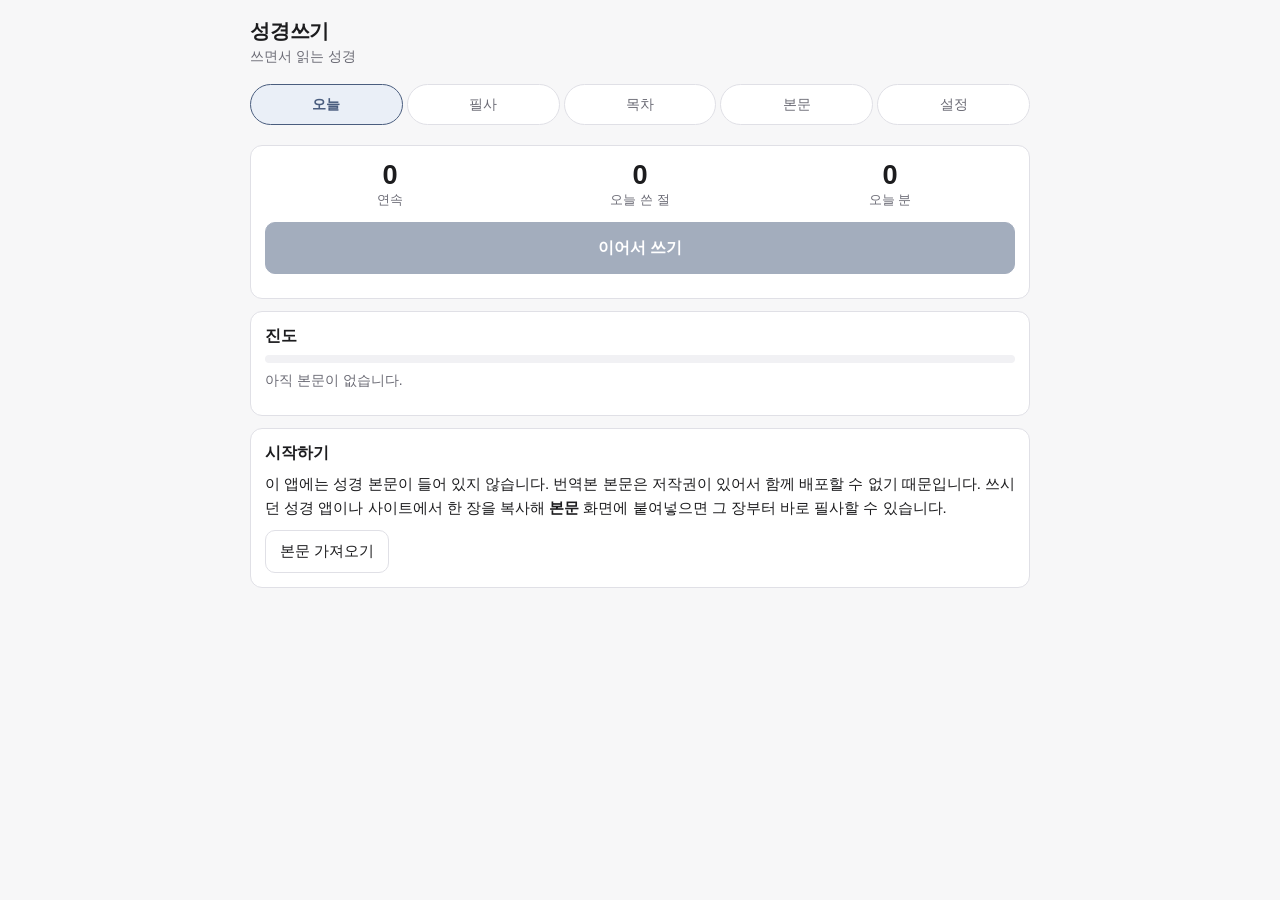
==== index.html @ 049a70de "성경쓰기 첫 버전 타이핑으로 성경을 필사하며 통독하는 정적 PWA. 빌드 도구·외부 라이브러리 없음.  - 한글 IME 대응 판정 엔진: 확정된 글자는 음절 비교, 조합 중인 글자" ====
<!doctype html>
<html lang="ko">
<head>
<meta charset="utf-8">
<meta name="viewport" content="width=device-width, initial-scale=1, viewport-fit=cover">
<title>성경쓰기</title>
<meta name="description" content="성경을 타이핑으로 필사하며 통독하는 도구">
<meta name="theme-color" content="#4a5d7e">
<link rel="manifest" href="manifest.json">
<link rel="icon" href="icon.svg" type="image/svg+xml">
<link rel="apple-touch-icon" href="icon.svg">
<link rel="stylesheet" href="style.css">
</head>
<body>

<header class="top">
  <h1>성경쓰기</h1>
  <p class="top__sub" id="topSub">쓰면서 읽는 성경</p>
</header>

<nav id="tabs" class="mode-tabs" role="tablist" aria-label="화면">
  <button type="button" data-view="today" role="tab" aria-selected="true">오늘</button>
  <button type="button" data-view="write" role="tab" aria-selected="false">필사</button>
  <button type="button" data-view="index" role="tab" aria-selected="false">목차</button>
  <button type="button" data-view="import" role="tab" aria-selected="false">본문</button>
  <button type="button" data-view="settings" role="tab" aria-selected="false">설정</button>
</nav>

<main>

  <!-- ─────────────────────────────────────────────── 오늘 -->
  <section id="view-today" class="view">
    <div id="noticeBox" class="notice" hidden></div>

    <div class="card card--hero">
      <div class="hero__row">
        <div class="hero__stat">
          <div class="hero__num" id="streakNum">0</div>
          <div class="hero__label">연속</div>
        </div>
        <div class="hero__stat">
          <div class="hero__num" id="todayVerses">0</div>
          <div class="hero__label">오늘 쓴 절</div>
        </div>
        <div class="hero__stat">
          <div class="hero__num" id="todayMin">0</div>
          <div class="hero__label">오늘 분</div>
        </div>
      </div>
      <button type="button" id="continueBtn" class="btn btn--primary btn--wide">이어서 쓰기</button>
      <p class="muted" id="continueWhere"></p>
    </div>

    <div class="card">
      <h2>진도</h2>
      <div class="bar"><div class="bar__fill" id="overallBar"></div></div>
      <p class="muted" id="overallText">아직 본문이 없습니다.</p>
      <div id="recentList" class="recent"></div>
    </div>

    <div class="card" id="emptyGuide">
      <h2>시작하기</h2>
      <p>이 앱에는 성경 본문이 들어 있지 않습니다. 번역본 본문은 저작권이 있어서
        함께 배포할 수 없기 때문입니다. 쓰시던 성경 앱이나 사이트에서 한 장을 복사해
        <b>본문</b> 화면에 붙여넣으면 그 장부터 바로 필사할 수 있습니다.</p>
      <button type="button" class="btn" data-goto="import">본문 가져오기</button>
    </div>
  </section>

  <!-- ─────────────────────────────────────────────── 필사 -->
  <section id="view-write" class="view" hidden>
    <div class="write__head">
      <div>
        <div class="write__where" id="writeWhere">—</div>
        <div class="muted" id="writeProgress"></div>
      </div>
      <div class="write__nav">
        <button type="button" id="prevVerse" class="btn btn--icon" title="이전 절">‹</button>
        <button type="button" id="nextVerse" class="btn btn--icon" title="다음 절">›</button>
      </div>
    </div>

    <div class="bar bar--thin"><div class="bar__fill" id="chapterBar"></div></div>

    <div class="source" id="source" aria-label="원문"></div>

    <div class="scribe">
      <div class="scribe__layer" id="scribeLayer" aria-hidden="true"></div>
      <textarea class="scribe__input" id="scribeInput" rows="3"
        autocapitalize="off" autocorrect="off" autocomplete="off" spellcheck="false"
        enterkeyhint="next" aria-label="필사 입력"></textarea>
    </div>

    <div class="write__foot">
      <span id="liveStats" class="muted"></span>
      <span class="grow"></span>
      <button type="button" id="skipVerse" class="btn btn--quiet">건너뛰기</button>
    </div>

    <p class="hint muted">틀린 글자는 빨갛게 표시됩니다. 한 절을 다 쓰면 저절로 다음 절로 넘어갑니다(설정에서 끌 수 있음).</p>
  </section>

  <!-- ─────────────────────────────────────────────── 목차 -->
  <section id="view-index" class="view" hidden>
    <div class="seg" id="testamentSeg">
      <button type="button" class="seg__btn is-on" data-t="all">전체</button>
      <button type="button" class="seg__btn" data-t="o">구약</button>
      <button type="button" class="seg__btn" data-t="n">신약</button>
      <button type="button" class="seg__btn" data-t="have">본문 있음</button>
    </div>
    <div id="bookList" class="booklist"></div>
  </section>

  <!-- ─────────────────────────────────────────────── 본문 -->
  <section id="view-import" class="view" hidden>
    <div class="card">
      <h2>본문 가져오기</h2>
      <p class="muted">쓰시는 성경 앱·사이트에서 한 장을 복사해 붙여넣으세요. 절 번호가 있든 없든 알아서 쪼갭니다.</p>

      <div class="grid2">
        <label>책
          <select id="impBook"></select>
        </label>
        <label>장
          <input type="number" id="impChapter" min="1" value="1">
        </label>
      </div>
      <label>번역본 이름 <span class="muted">(기록용, 비워도 됩니다)</span>
        <input type="text" id="impVersion" placeholder="예: 개역한글">
      </label>

      <label>붙여넣기
        <textarea id="impText" rows="8" placeholder="여기에 붙여넣으세요"></textarea>
      </label>

      <div class="row">
        <label class="grow">쪼개기 방식
          <select id="impStrategy"><option value="auto">자동</option></select>
        </label>
        <button type="button" id="impParse" class="btn">다시 읽기</button>
      </div>
    </div>

    <div class="card" id="previewCard" hidden>
      <h2>미리보기 <span id="impBadge" class="badge"></span></h2>
      <div id="impWarnings"></div>
      <div id="impDropped" class="dropped"></div>
      <div id="impPreview" class="preview"></div>
      <label class="check" id="impConfirmWrap" hidden>
        <input type="checkbox" id="impConfirm"> 결과를 확인했습니다
      </label>
      <div class="row">
        <button type="button" id="impSave" class="btn btn--primary">이 장 저장</button>
        <button type="button" id="impSaveNext" class="btn">저장하고 다음 장</button>
      </div>
    </div>

    <div class="card">
      <h2>가지고 있는 본문</h2>
      <div id="sourceList" class="sourcelist"></div>
      <p class="muted">본문을 파일로 내보내 <code>data/bible/</code> 폴더에 두면, 브라우저 저장소가 비워져도 다음에 열 때 다시 읽어 들입니다.</p>
      <button type="button" id="expIndex" class="btn btn--quiet">목록 파일(index.js) 내보내기</button>
    </div>
  </section>

  <!-- ─────────────────────────────────────────────── 설정 -->
  <section id="view-settings" class="view" hidden>
    <div class="card">
      <h2>쓰기</h2>
      <label class="check"><input type="checkbox" id="setAutoNext"> 절을 다 쓰면 저절로 다음 절로</label>
      <label>글자 크기 <span class="muted" id="fontSizeLabel"></span>
        <input type="range" id="setFontSize" min="14" max="28" step="1">
      </label>
    </div>

    <div class="card">
      <h2>백업</h2>
      <p class="muted">브라우저 저장소는 사용 기록을 지우면 함께 사라집니다. 가끔 내려받아 두세요.</p>
      <div class="row">
        <button type="button" id="backupBtn" class="btn btn--primary">백업 내려받기</button>
        <button type="button" id="restoreBtn" class="btn">백업 불러오기</button>
        <input type="file" id="restoreFile" accept="application/json,.json" hidden>
      </div>
      <p class="muted" id="storageInfo"></p>
    </div>

    <div class="card">
      <h2>정리</h2>
      <div class="row">
        <button type="button" id="recalcBtn" class="btn btn--quiet">진도 다시 계산</button>
      </div>
      <p class="muted">진도가 실제와 달라 보일 때 원고를 다시 훑어 진도표를 만듭니다.</p>
    </div>

    <div class="card">
      <h2>이 앱에 대하여</h2>
      <p class="muted">성경 본문은 번역본마다 저작권이 있어 앱에 포함하지 않습니다. 직접 가져오신 본문은
        이 브라우저 안에만 있고 어디로도 전송되지 않습니다. 서버가 없으며 인터넷 없이도 동작합니다.</p>
      <p class="muted" id="versionLine"></p>
    </div>
  </section>

</main>

<div id="toast" class="toast" hidden></div>

<script src="js/hangul.js"></script>
<script src="js/normalize.js"></script>
<script src="js/books.js"></script>
<script src="js/store.js"></script>
<script src="js/db.js"></script>
<script src="js/typing.js"></script>
<script src="js/bible.js"></script>
<script src="js/manuscript.js"></script>
<script src="js/parse.js"></script>
<script src="js/source.js"></script>
<script src="js/editor.js"></script>
<script src="js/app.js"></script>
</body>
</html>
---- style.css ----
/* ------------------------------------------------------------------ 기본 */

:root {
  --bg: #f7f7f8;
  --surface: #ffffff;
  --surface-2: #f1f1f4;
  --border: #e0e0e6;
  --text: #1c1c1e;
  --muted: #6b6b75;
  --primary: #4a5d7e;
  --primary-soft: #eaeff7;
  --ok: #2e7d5b;
  --err: #c62828;
  --err-bg: #fdecea;
  --pending: #8a8a95;
  --radius: 12px;
  --scribe-size: 18px;
  color-scheme: light dark;
}

/* 색은 여기서만 다시 정의한다. 값이 한 곳에만 있으면 두 모드가 갈라지지 않는다. */
@media (prefers-color-scheme: dark) {
  :root {
    --bg: #17171a;
    --surface: #1f1f23;
    --surface-2: #26262c;
    --border: #34343c;
    --text: #ececf0;
    --muted: #9a9aa5;
    --primary: #8fa6cc;
    --primary-soft: #262d3a;
    --ok: #6fc79b;
    --err: #ff7b72;
    --err-bg: #3a2020;
    --pending: #7a7a86;
  }
}

* { box-sizing: border-box; }

/* 클래스로 만든 규칙이 기본 hidden을 이겨버리는 일을 막는다 */
[hidden] { display: none !important; }

body {
  margin: 0;
  padding: 0 16px 48px;
  background: var(--bg);
  color: var(--text);
  font-family: -apple-system, BlinkMacSystemFont, "Apple SD Gothic Neo", "Malgun Gothic", "맑은 고딕", sans-serif;
  font-size: 15px;
  line-height: 1.6;
  -webkit-text-size-adjust: 100%;
}

main { max-width: 780px; margin: 0 auto; }

h1, h2 { line-height: 1.3; }
h2 { font-size: 1rem; margin: 0 0 8px; }
p { margin: 0 0 10px; }
.muted { color: var(--muted); font-size: 0.87rem; }
.grow { flex: 1; }

/* ------------------------------------------------------------------ 머리말 */

.top { max-width: 780px; margin: 0 auto; padding: 18px 0 10px; }
.top h1 { font-size: 1.25rem; margin: 0; letter-spacing: -0.01em; }
.top__sub { margin: 2px 0 0; color: var(--muted); font-size: 0.85rem; }

.mode-tabs {
  position: sticky; top: 0; z-index: 5;
  display: flex; gap: 4px;
  max-width: 780px; margin: 0 auto 14px;
  padding: 6px 0;
  background: var(--bg);
  overflow-x: auto;
}
.mode-tabs button {
  flex: 1 0 auto;
  padding: 8px 12px;
  border: 1px solid var(--border);
  border-radius: 999px;
  background: var(--surface);
  color: var(--muted);
  font: inherit; font-size: 0.9rem;
  cursor: pointer;
}
.mode-tabs button[aria-selected="true"] {
  background: var(--primary-soft);
  border-color: var(--primary);
  color: var(--primary);
  font-weight: 600;
}

/* ------------------------------------------------------------------ 카드 */

.card {
  background: var(--surface);
  border: 1px solid var(--border);
  border-radius: var(--radius);
  padding: 14px;
  margin-bottom: 12px;
}

.card--hero { text-align: center; }
.hero__row { display: flex; justify-content: space-around; margin-bottom: 12px; }
.hero__stat { min-width: 70px; }
.hero__num { font-size: 1.7rem; font-weight: 700; line-height: 1.1; }
.hero__label { color: var(--muted); font-size: 0.8rem; }

label { display: block; margin-bottom: 10px; font-size: 0.9rem; color: var(--muted); }
input[type="text"], input[type="number"], select, textarea {
  display: block; width: 100%; margin-top: 4px;
  padding: 9px 10px;
  border: 1px solid var(--border); border-radius: 10px;
  background: var(--surface); color: var(--text);
  font: inherit; font-size: 16px; /* iOS에서 입력 시 화면이 확대되지 않는 최소 크기 */
}
textarea { resize: vertical; line-height: 1.6; }
.check { display: flex; align-items: center; gap: 8px; color: var(--text); }
.check input { width: auto; margin: 0; }
.row { display: flex; gap: 8px; flex-wrap: wrap; align-items: flex-end; }
.grid2 { display: grid; grid-template-columns: 2fr 1fr; gap: 8px; }
@media (max-width: 420px) { .grid2 { grid-template-columns: 1fr; } }

/* ------------------------------------------------------------------ 버튼 */

.btn {
  padding: 9px 14px;
  border: 1px solid var(--border); border-radius: 10px;
  background: var(--surface); color: var(--text);
  font: inherit; font-size: 0.92rem; cursor: pointer;
}
.btn:hover { background: var(--surface-2); }
.btn--primary { background: var(--primary); border-color: var(--primary); color: #fff; font-weight: 600; }
.btn--primary:hover { filter: brightness(1.08); background: var(--primary); }
.btn--wide { width: 100%; padding: 12px; font-size: 1rem; }
.btn--quiet { color: var(--muted); }
.btn--icon { padding: 6px 12px; font-size: 1.1rem; line-height: 1; }
.btn:disabled { opacity: 0.5; cursor: default; }

/* ------------------------------------------------------------------ 진도 막대 */

.bar { height: 8px; background: var(--surface-2); border-radius: 999px; overflow: hidden; margin: 6px 0; }
.bar--thin { height: 4px; margin: 0 0 12px; }
.bar__fill { height: 100%; width: 0; background: var(--primary); transition: width 0.25s; }

/* ------------------------------------------------------------------ 필사 화면 */

.write__head { display: flex; align-items: flex-start; gap: 10px; margin-bottom: 6px; }
.write__where { font-size: 1.05rem; font-weight: 600; }
.write__nav { display: flex; gap: 6px; }
.write__foot { display: flex; align-items: center; gap: 8px; margin-top: 10px; }
.hint { margin-top: 10px; }

/* 원문 — 이미 쓴 부분은 흐려지고, 지금 칠 자리부터 진해진다 */
.source {
  background: var(--surface);
  border: 1px solid var(--border);
  border-radius: var(--radius);
  padding: 14px;
  margin-bottom: 10px;
  font-size: var(--scribe-size);
  line-height: 1.75;
  white-space: pre-wrap;
  overflow-wrap: break-word;
  word-break: break-word;
}
.source .ch--todo { color: var(--text); }
.source .ch--ok { color: var(--muted); opacity: 0.55; }
.source .ch--pending { color: var(--text); }
.source .ch--err { color: var(--err); background: var(--err-bg); border-radius: 3px; }

/* 입력 — textarea와 레이어는 반드시 한 규칙에서 같은 값을 받는다.
   따로 적으면 언젠가 한쪽만 바뀌고, 그 순간 글자가 어긋나 보인다. */
.scribe { position: relative; }
.scribe__layer,
.scribe__input {
  width: 100%;
  min-height: 108px;
  margin: 0;
  padding: 14px;
  border: 1px solid var(--border);
  border-radius: var(--radius);
  font-family: inherit;
  font-size: var(--scribe-size);
  line-height: 1.75;
  letter-spacing: normal;
  white-space: pre-wrap;
  overflow-wrap: break-word;
  word-break: break-word;
}
.scribe__layer {
  position: absolute; inset: 0;
  background: var(--surface);
  overflow: hidden;
  pointer-events: none;
}
.scribe__input {
  position: relative;
  display: block;
  background: transparent;
  color: transparent;
  -webkit-text-fill-color: transparent; /* iOS는 color만으로는 글자가 남는다 */
  caret-color: var(--text);
  resize: none;
}
.scribe__input:focus { outline: 2px solid var(--primary); outline-offset: 1px; }

.ch--ok { color: var(--text); }
.ch--pending { color: var(--pending); border-bottom: 1px dotted var(--pending); }
.ch--err, .ch--extra { color: var(--err); background: var(--err-bg); border-radius: 3px; }

/* ------------------------------------------------------------------ 목차 */

.seg { display: flex; gap: 4px; margin-bottom: 12px; }
.seg__btn {
  flex: 1; padding: 7px 6px;
  border: 1px solid var(--border); border-radius: 8px;
  background: var(--surface); color: var(--muted);
  font: inherit; font-size: 0.85rem; cursor: pointer;
}
.seg__btn.is-on { background: var(--primary-soft); border-color: var(--primary); color: var(--primary); font-weight: 600; }

.booklist { display: flex; flex-direction: column; gap: 6px; }
.book {
  border: 1px solid var(--border); border-radius: 10px;
  background: var(--surface); overflow: hidden;
}
.book__head {
  display: flex; align-items: center; gap: 8px;
  width: 100%; padding: 10px 12px;
  border: 0; background: none; color: var(--text);
  font: inherit; text-align: left; cursor: pointer;
}
.book__name { font-weight: 600; }
.book__meta { margin-left: auto; color: var(--muted); font-size: 0.82rem; }
.book__body { padding: 0 12px 12px; }
.chapters { display: flex; flex-wrap: wrap; gap: 4px; }
.chip {
  min-width: 34px; padding: 5px 6px;
  border: 1px solid var(--border); border-radius: 7px;
  background: var(--surface-2); color: var(--muted);
  font: inherit; font-size: 0.8rem; text-align: center; cursor: pointer;
}
.chip.has { color: var(--text); background: var(--surface); }
.chip.part { background: var(--primary-soft); color: var(--primary); border-color: var(--primary); }
.chip.full { background: var(--primary); border-color: var(--primary); color: #fff; }
.chip:disabled { cursor: default; opacity: 0.45; }

/* ------------------------------------------------------------------ 가져오기 */

.badge {
  display: inline-block; padding: 2px 8px; border-radius: 999px;
  background: var(--surface-2); color: var(--muted); font-size: 0.78rem; font-weight: 400;
}
.badge.good { background: var(--primary-soft); color: var(--primary); }
.badge.warn { background: var(--err-bg); color: var(--err); }

.preview { max-height: 340px; overflow-y: auto; border: 1px solid var(--border); border-radius: 10px; }
.pv {
  display: flex; gap: 6px; align-items: flex-start;
  padding: 6px 8px; border-bottom: 1px solid var(--border);
}
.pv:last-child { border-bottom: 0; }
.pv.bad { background: var(--err-bg); }
.pv__n { min-width: 28px; color: var(--muted); font-size: 0.8rem; padding-top: 3px; }
.pv__t {
  flex: 1; min-width: 0;
  border: 0; background: none; color: var(--text);
  font: inherit; font-size: 0.9rem; line-height: 1.5;
  resize: none; overflow: hidden; padding: 2px 0;
}
.pv__t:focus { outline: 1px solid var(--primary); border-radius: 4px; }
.pv__btns { display: flex; gap: 2px; }
.pv__btn {
  border: 1px solid var(--border); border-radius: 6px;
  background: var(--surface); color: var(--muted);
  font: inherit; font-size: 0.75rem; padding: 2px 6px; cursor: pointer;
}

.dropped { margin: 6px 0; font-size: 0.8rem; color: var(--muted); }
.dropped span { display: inline-block; margin: 2px 4px 2px 0; padding: 2px 6px; background: var(--surface-2); border-radius: 6px; text-decoration: line-through; }

.warn-list { margin: 0 0 8px; padding: 8px 10px; background: var(--err-bg); color: var(--err); border-radius: 8px; font-size: 0.85rem; }
.warn-list div { margin: 2px 0; }

.sourcelist { display: flex; flex-direction: column; gap: 6px; margin-bottom: 10px; }
.src-row { display: flex; align-items: center; gap: 8px; padding: 8px 10px; border: 1px solid var(--border); border-radius: 10px; }
.src-row .muted { margin-left: auto; }

/* ------------------------------------------------------------------ 기타 */

.notice {
  padding: 10px 12px; margin-bottom: 12px;
  background: var(--err-bg); color: var(--err);
  border-radius: 10px; font-size: 0.87rem;
}

.recent { display: flex; flex-direction: column; gap: 4px; margin-top: 8px; }
.recent button {
  display: flex; gap: 8px; width: 100%; padding: 8px 10px;
  border: 1px solid var(--border); border-radius: 10px;
  background: var(--surface); color: var(--text);
  font: inherit; font-size: 0.88rem; text-align: left; cursor: pointer;
}

.toast {
  position: fixed; left: 50%; bottom: 24px; transform: translateX(-50%);
  max-width: calc(100% - 32px);
  padding: 10px 16px; border-radius: 999px;
  background: var(--text); color: var(--bg);
  font-size: 0.88rem; z-index: 20;
}

code { background: var(--surface-2); padding: 1px 5px; border-radius: 5px; font-family: ui-monospace, SFMono-Regular, Consolas, monospace; font-size: 0.85em; }
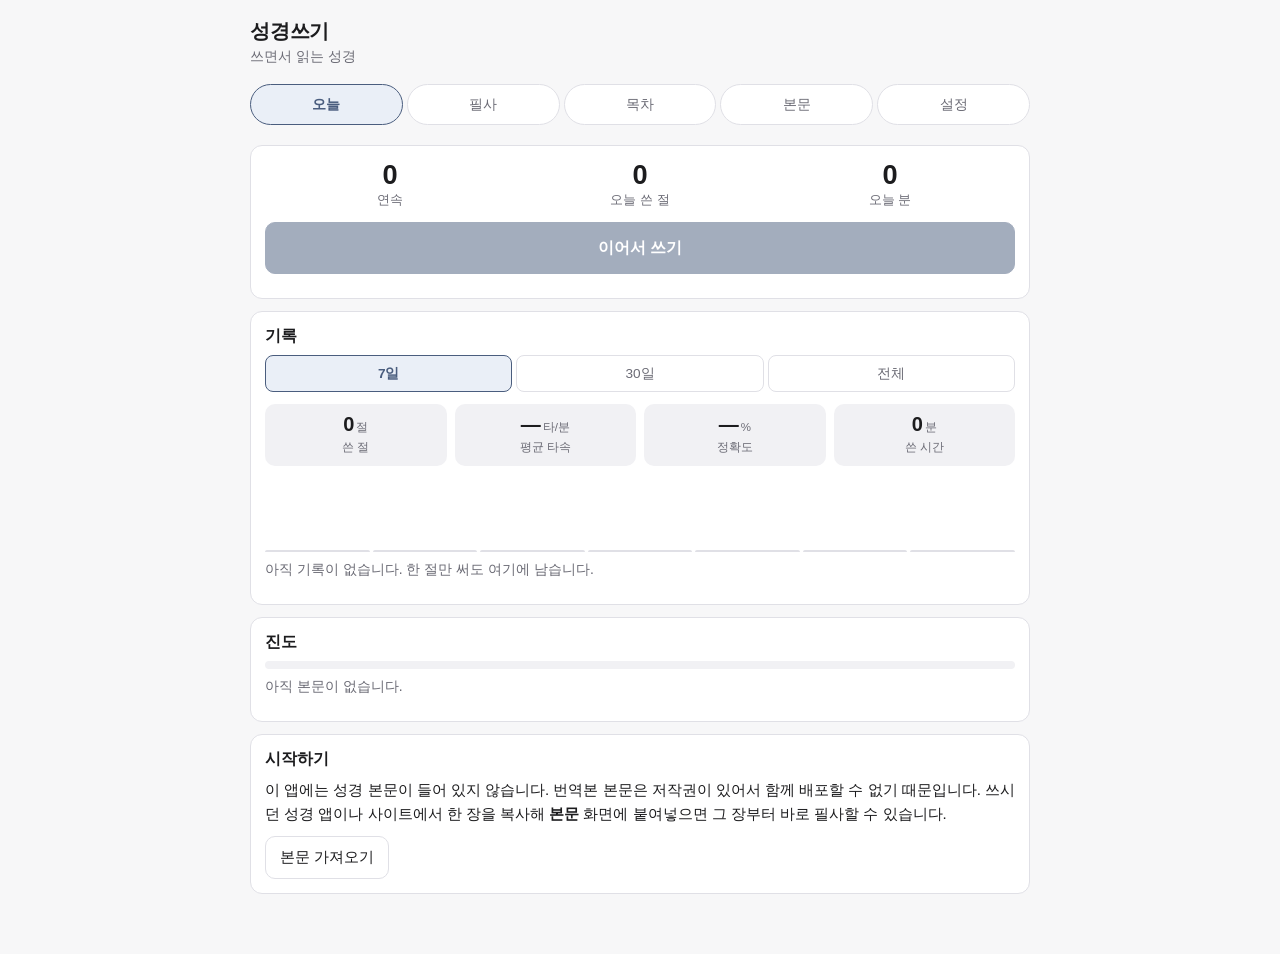
==== commit 06de8aba: "기록 화면 — 평균 타속, 정확도, 날짜별 막대 오타 수를 아예 저장하지 않고 있어서 정확도를 되돌아볼 방법이 없었다. 날짜별 기록에 오타를 함께 남기고, 오늘 화면에 기록 카드를" ====
--- a/index.html
+++ b/index.html
@@ -52,6 +52,18 @@
     </div>
 
     <div class="card">
+      <h2>기록</h2>
+      <div class="seg" id="statRange">
+        <button type="button" class="seg__btn is-on" data-r="7">7일</button>
+        <button type="button" class="seg__btn" data-r="30">30일</button>
+        <button type="button" class="seg__btn" data-r="0">전체</button>
+      </div>
+      <div class="statgrid" id="statGrid"></div>
+      <div class="days" id="daysChart"></div>
+      <p class="muted" id="statsNote"></p>
+    </div>
+
+    <div class="card">
       <h2>진도</h2>
       <div class="bar"><div class="bar__fill" id="overallBar"></div></div>
       <p class="muted" id="overallText">아직 본문이 없습니다.</p>
@@ -69,6 +81,14 @@
 
   <!-- ─────────────────────────────────────────────── 필사 -->
   <section id="view-write" class="view" hidden>
+    <div class="card" id="writeEmpty" hidden>
+      <h2>필사할 본문이 없습니다</h2>
+      <p>이 앱에는 성경 본문이 들어 있지 않습니다. 번역본은 저작권이 있어 함께 배포할 수 없기 때문입니다.
+        쓰시는 성경 앱이나 사이트에서 한 장을 복사해 붙여넣으면 그 장부터 바로 필사할 수 있습니다.</p>
+      <button type="button" class="btn btn--primary" data-goto="import">본문 가져오기</button>
+    </div>
+
+    <div id="writeBody">
     <div class="write__head">
       <div>
         <div class="write__where" id="writeWhere">—</div>
@@ -98,6 +118,7 @@
     </div>
 
     <p class="hint muted">틀린 글자는 빨갛게 표시됩니다. 한 절을 다 쓰면 저절로 다음 절로 넘어갑니다(설정에서 끌 수 있음).</p>
+    </div>
   </section>
 
   <!-- ─────────────────────────────────────────────── 목차 -->
@@ -114,7 +135,35 @@
   <!-- ─────────────────────────────────────────────── 본문 -->
   <section id="view-import" class="view" hidden>
     <div class="card">
-      <h2>본문 가져오기</h2>
+      <h2>인터넷에서 받기</h2>
+      <p class="muted">공개 성경 API에서 한 권씩 받아옵니다. 받은 본문은 <b>이 기기 안에만</b> 저장되고
+        어디로도 전송되지 않습니다. 번역본의 권리는 각 권리자에게 있으니 개인적으로 읽는 용도로만 쓰세요.</p>
+      <div class="grid2">
+        <label>출처
+          <select id="netSource"></select>
+        </label>
+        <label>범위
+          <select id="netScope">
+            <option value="one">고른 책 하나</option>
+            <option value="n">신약 27권</option>
+            <option value="o">구약 39권</option>
+            <option value="all">성경 전체 66권</option>
+          </select>
+        </label>
+      </div>
+      <label id="netBookWrap">책
+        <select id="netBook"></select>
+      </label>
+      <div class="row">
+        <button type="button" id="netFetch" class="btn btn--primary">받기</button>
+        <button type="button" id="netStop" class="btn" hidden>멈추기</button>
+      </div>
+      <div class="bar bar--thin" id="netBarWrap" hidden><div class="bar__fill" id="netBar"></div></div>
+      <p class="muted" id="netStatus"></p>
+    </div>
+
+    <div class="card">
+      <h2>붙여넣어 가져오기</h2>
       <p class="muted">쓰시는 성경 앱·사이트에서 한 장을 복사해 붙여넣으세요. 절 번호가 있든 없든 알아서 쪼갭니다.</p>
 
       <div class="grid2">
@@ -176,11 +225,15 @@
     <div class="card">
       <h2>백업</h2>
       <p class="muted">브라우저 저장소는 사용 기록을 지우면 함께 사라집니다. 가끔 내려받아 두세요.</p>
+      <label class="check"><input type="checkbox" id="backupWithBible" checked> 본문도 함께 담기</label>
       <div class="row">
         <button type="button" id="backupBtn" class="btn btn--primary">백업 내려받기</button>
         <button type="button" id="restoreBtn" class="btn">백업 불러오기</button>
         <input type="file" id="restoreFile" accept="application/json,.json" hidden>
       </div>
+      <p class="muted">본문까지 담으면 이 파일 하나로 <b>다른 기기에서 그대로 이어서 쓸 수 있습니다</b>
+        — 폰으로 파일을 보낸 뒤 그 기기에서 `백업 불러오기`를 하면 됩니다. 계정도 서버도 필요 없습니다.
+        대신 파일에 번역본 본문이 들어가니 본인 기기 사이에서만 옮기세요.</p>
       <p class="muted" id="storageInfo"></p>
     </div>
 
--- a/style.css
+++ b/style.css
@@ -296,6 +296,21 @@
   border-radius: 10px; font-size: 0.87rem;
 }
 
+/* 기록 — 숫자 넷을 한 줄에, 좁은 화면에서는 둘씩 */
+.statgrid { display: grid; grid-template-columns: repeat(4, 1fr); gap: 8px; margin: 10px 0 14px; }
+@media (max-width: 460px) { .statgrid { grid-template-columns: repeat(2, 1fr); } }
+.statcell { text-align: center; padding: 8px 4px; background: var(--surface-2); border-radius: 10px; }
+.statcell__num { font-size: 1.25rem; font-weight: 700; line-height: 1.2; }
+.statcell__unit { font-size: 0.72rem; font-weight: 400; color: var(--muted); margin-left: 2px; }
+.statcell__label { font-size: 0.75rem; color: var(--muted); margin-top: 2px; }
+
+/* 날짜별 막대 — 라이브러리 없이 div 높이로 그린다 */
+.days { display: flex; align-items: flex-end; gap: 3px; height: 72px; margin-bottom: 6px; }
+.days__col { flex: 1; display: flex; flex-direction: column; justify-content: flex-end; height: 100%; min-width: 0; }
+.days__bar { background: var(--primary); border-radius: 3px 3px 0 0; min-height: 2px; }
+.days__bar.is-empty { background: var(--border); }
+.days__bar.is-today { background: var(--ok); }
+
 .recent { display: flex; flex-direction: column; gap: 4px; margin-top: 8px; }
 .recent button {
   display: flex; gap: 8px; width: 100%; padding: 8px 10px;
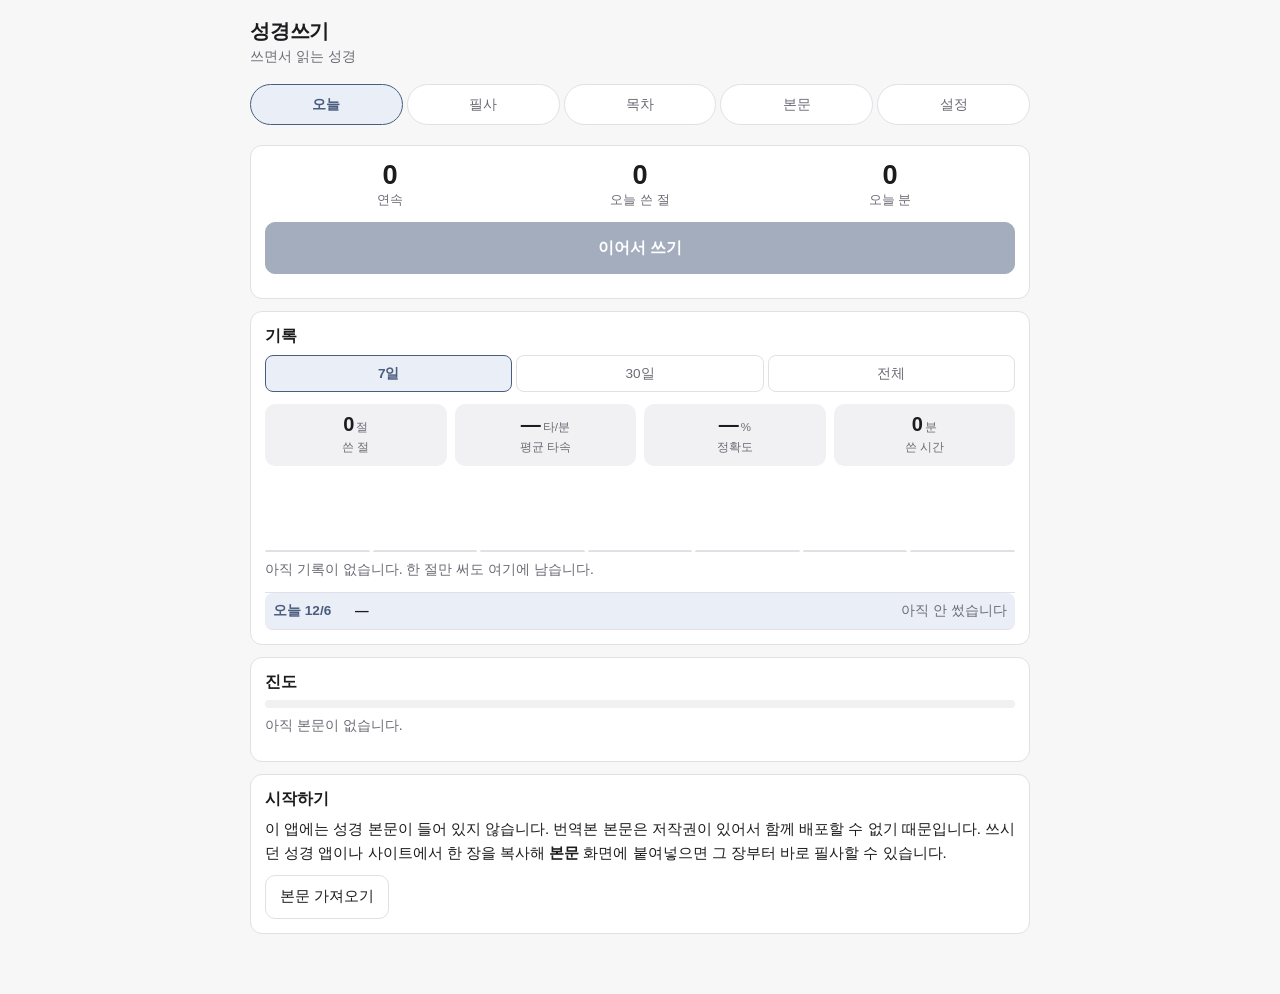
==== commit 67d1e3da: "날짜별 기록 목록 — 오늘 줄은 안 썼어도 맨 위에 숫자 넷과 막대만으로는 "언제 얼마나 썼는지"를 되짚기 어렵다. 하루 한 줄로 날짜·절·타속·정확도·시간을 적는다.  안 쓴 날" ====
--- a/index.html
+++ b/index.html
@@ -61,6 +61,7 @@
       <div class="statgrid" id="statGrid"></div>
       <div class="days" id="daysChart"></div>
       <p class="muted" id="statsNote"></p>
+      <div class="daylist" id="dayList"></div>
     </div>
 
     <div class="card">
--- a/style.css
+++ b/style.css
@@ -311,6 +311,20 @@
 .days__bar.is-empty { background: var(--border); }
 .days__bar.is-today { background: var(--ok); }
 
+/* 날짜별 기록 — 하루 한 줄 */
+.daylist { margin-top: 12px; border-top: 1px solid var(--border); }
+.dayrow {
+  display: flex; align-items: baseline; gap: 8px;
+  padding: 7px 2px; border-bottom: 1px solid var(--border);
+  font-size: 0.85rem;
+}
+.dayrow--today { background: var(--primary-soft); border-radius: 8px; padding-left: 8px; padding-right: 8px; }
+.dayrow__date { min-width: 74px; color: var(--muted); }
+.dayrow--today .dayrow__date { color: var(--primary); font-weight: 600; }
+.dayrow__main { font-weight: 600; min-width: 52px; }
+.dayrow__rest { margin-left: auto; color: var(--muted); text-align: right; }
+.daylist__more { padding: 8px 2px; color: var(--muted); font-size: 0.82rem; text-align: center; }
+
 .recent { display: flex; flex-direction: column; gap: 4px; margin-top: 8px; }
 .recent button {
   display: flex; gap: 8px; width: 100%; padding: 8px 10px;
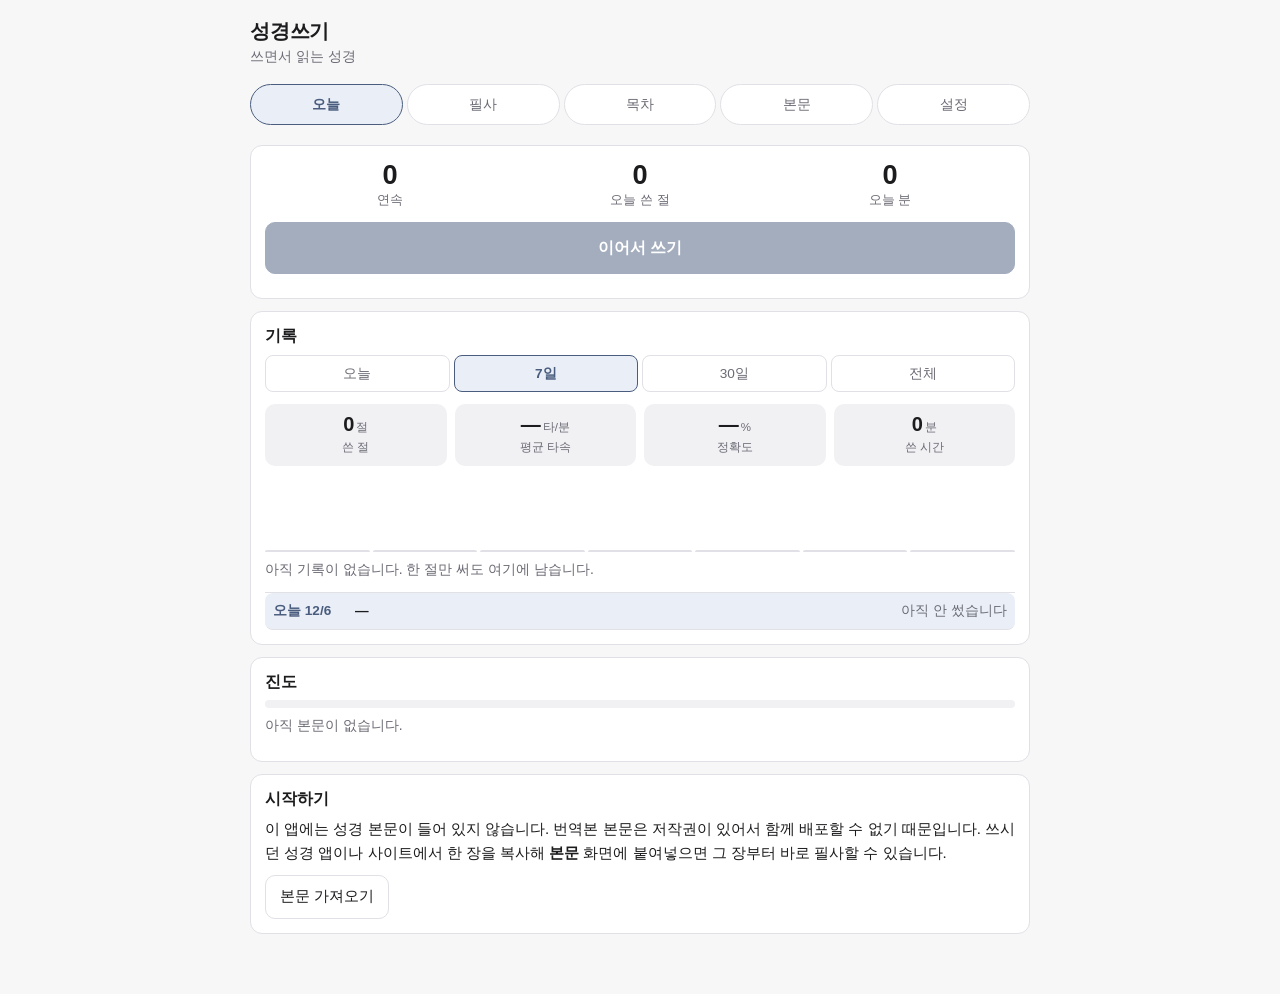
==== commit 7fa8d03d: "기록 범위에 '오늘' 추가 절·타속·정확도·시간 네 숫자를 오늘치만으로 볼 수 있게 한다. 오늘 얼마나 했는지가 가장 자주 궁금한 값인데 7일 평균에 묻혀 있었다.  '오늘'을 골" ====
--- a/index.html
+++ b/index.html
@@ -54,6 +54,7 @@
     <div class="card">
       <h2>기록</h2>
       <div class="seg" id="statRange">
+        <button type="button" class="seg__btn" data-r="1">오늘</button>
         <button type="button" class="seg__btn is-on" data-r="7">7일</button>
         <button type="button" class="seg__btn" data-r="30">30일</button>
         <button type="button" class="seg__btn" data-r="0">전체</button>
